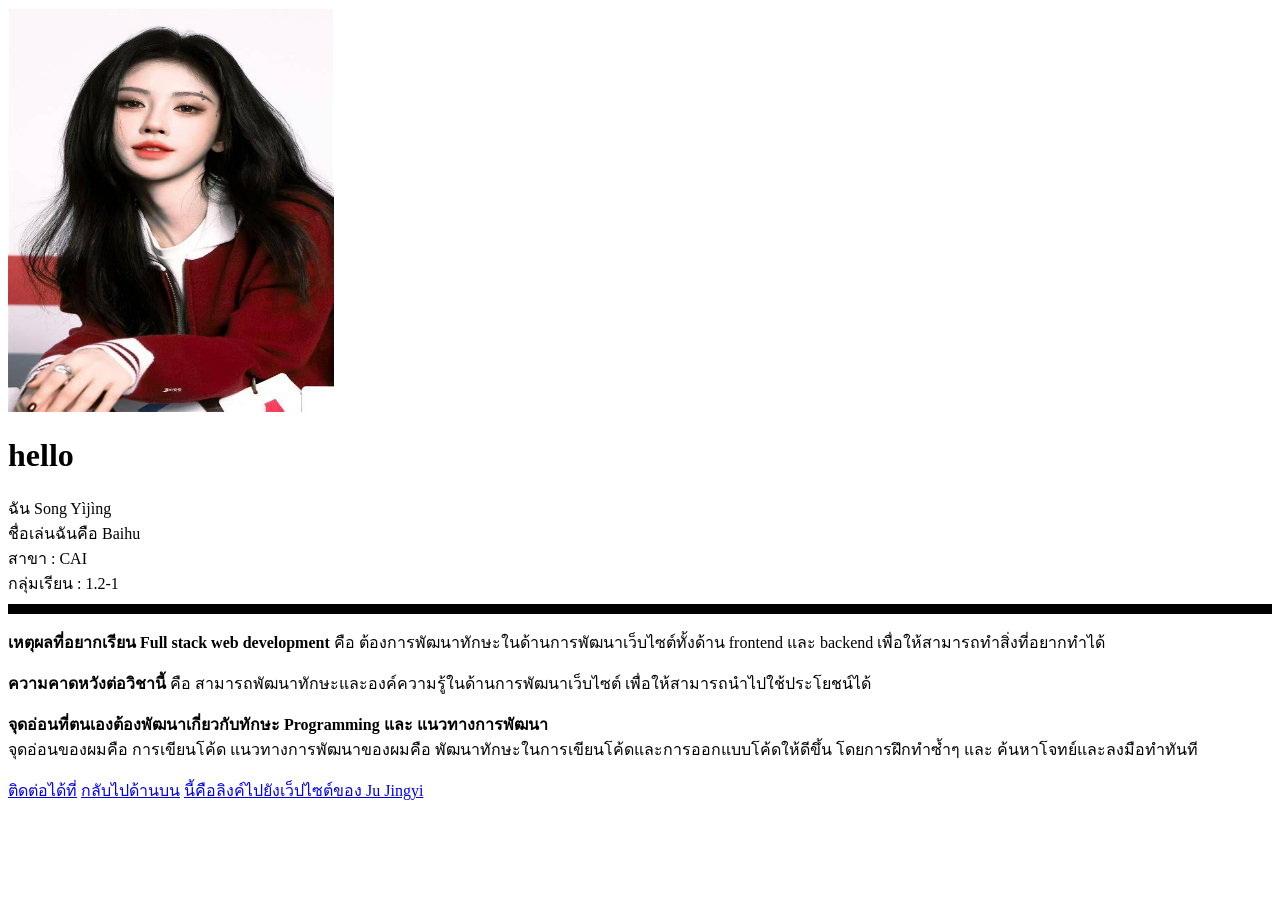
==== index.html @ 639187f7 "Baihu 01" ====
<!DOCTYPE html>
<html lang="th">
<head>
  <meta charset="UTF-8">
  <meta name="viewport" content="width=device-width, initial-scale=1.0">
  <title>Baihu</title>
</head>
<body>  
<img src="OIP.jpg" alt="this is Shirou image" style="width: 326px; height: 404px;">
  <h1>hello</h1>
  ฉัน Song Yìjìng<br>
    ชื่อเล่นฉันคือ Baihu<br>
    สาขา : CAI<br>
    กลุ่มเรียน : 1.2-1<br>
     <hr style="height:10px; border:none; background-color:#000;">
     
<p><b class="term">เหตุผลที่อยากเรียน Full stack web development </b>คือ ต้องการพัฒนาทักษะในด้านการพัฒนาเว็บไซต์ทั้งด้าน frontend และ backend เพื่อให้สามารถทำสิ่งที่อยากทำได้</p>
<p><b class="term">ความคาดหวังต่อวิชานี้</b> คือ สามารถพัฒนาทักษะและองค์ความรู้ในด้านการพัฒนาเว็บไซต์ เพื่อให้สามารถนำไปใช้ประโยชน์ได้</p>
<p> <b class="term">จุดอ่อนที่ตนเองต้องพัฒนาเกี่ยวกับทักษะ Programming และ แนวทางการพัฒนา</b><br>
     จุดอ่อนของผมคือ การเขียนโค้ด แนวทางการพัฒนาของผมคือ พัฒนาทักษะในการเขียนโค้ดและการออกแบบโค้ดให้ดีขึ้น โดยการฝึกทำซ้ำๆ และ ค้นหาโจทย์และลงมือทำทันที</p>

   <a href="contact.html">ติดต่อได้ที่</a>
   <a href="#">กลับไปด้านบน</a>
   <a href="https://www.weibo.com/3669102477?utm_source=chatgpt.com">นี้คือลิงค์ไปยังเว็ปไซต์ของ Ju Jingyi</a>

</body>
</html>
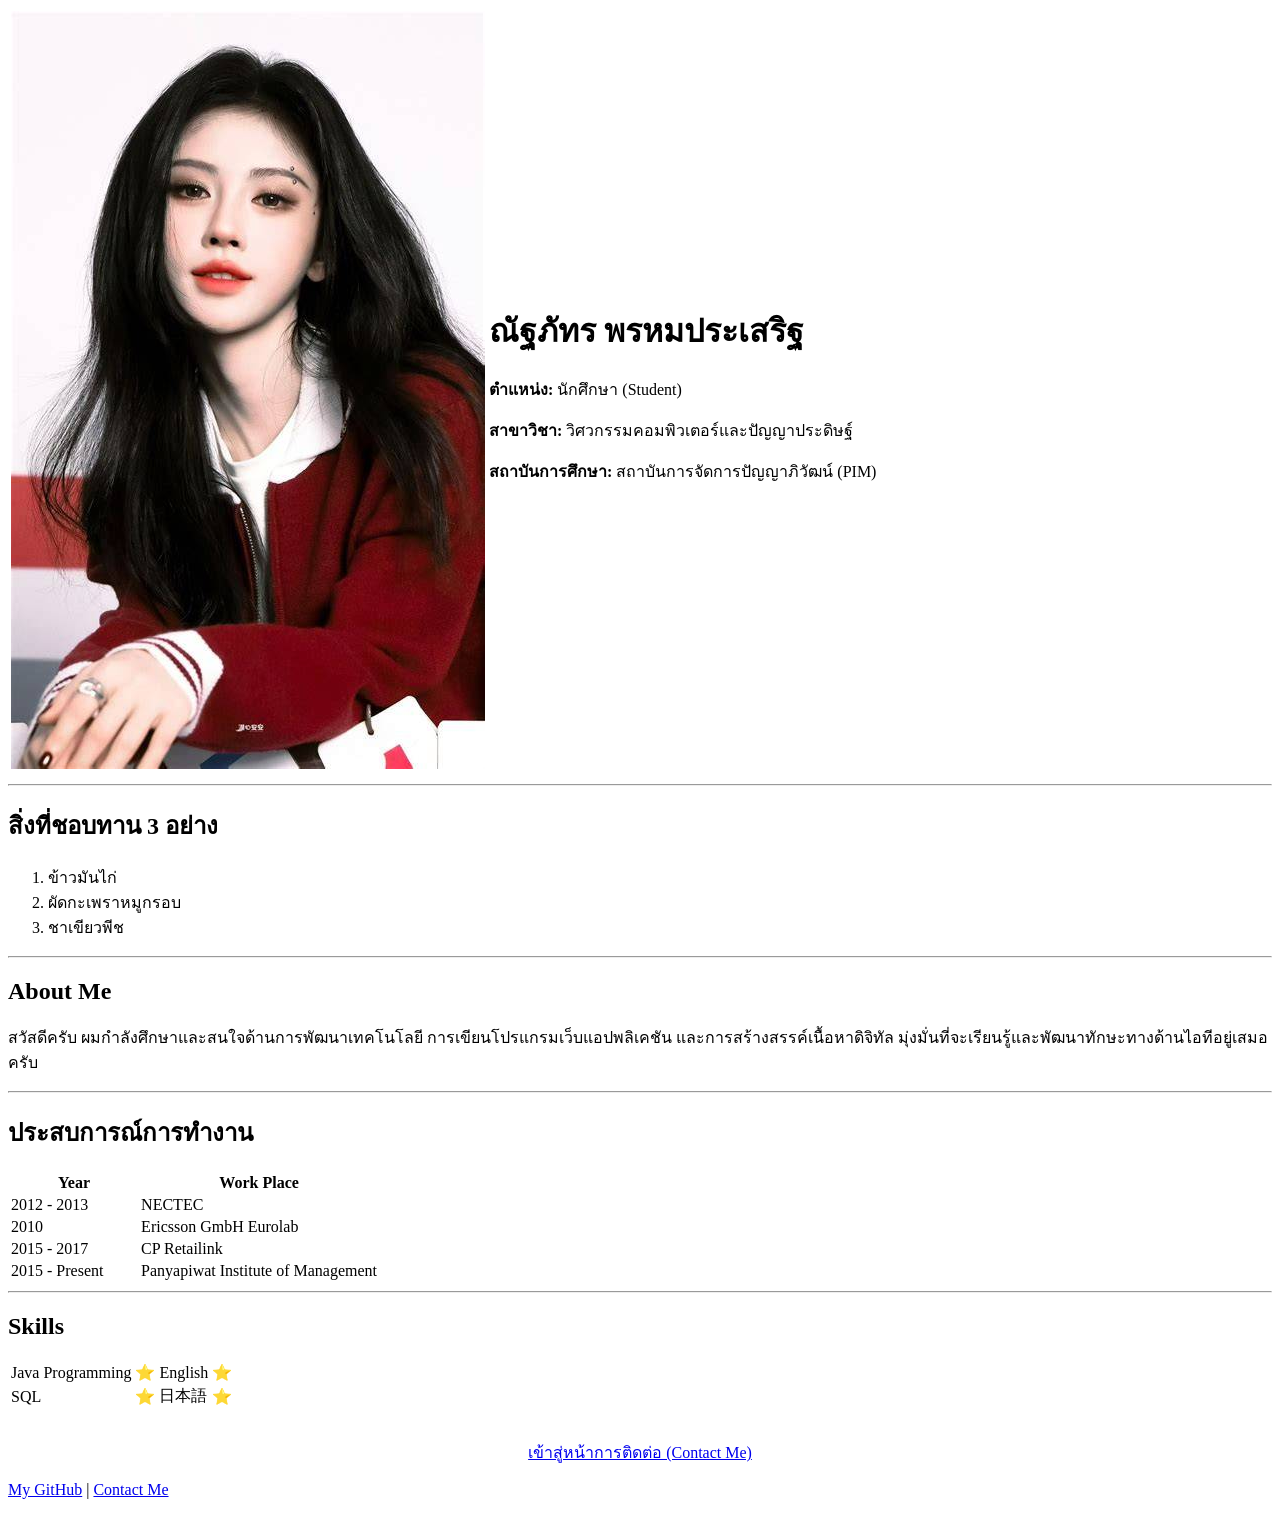
==== commit 0b0065a6: "Rename index 2.html to index.html" ====
--- a/index.html
+++ b/index.html
@@ -3,25 +3,101 @@
 <head>
   <meta charset="UTF-8">
   <meta name="viewport" content="width=device-width, initial-scale=1.0">
-  <title>Baihu</title>
+  <title>My Page v2 - Profile</title>
+  <link rel="stylesheet" href="styles.css">
 </head>
-<body>  
-<img src="OIP.jpg" alt="this is Shirou image" style="width: 326px; height: 404px;">
-  <h1>hello</h1>
-  ฉัน Song Yìjìng<br>
-    ชื่อเล่นฉันคือ Baihu<br>
-    สาขา : CAI<br>
-    กลุ่มเรียน : 1.2-1<br>
-     <hr style="height:10px; border:none; background-color:#000;">
-     
-<p><b class="term">เหตุผลที่อยากเรียน Full stack web development </b>คือ ต้องการพัฒนาทักษะในด้านการพัฒนาเว็บไซต์ทั้งด้าน frontend และ backend เพื่อให้สามารถทำสิ่งที่อยากทำได้</p>
-<p><b class="term">ความคาดหวังต่อวิชานี้</b> คือ สามารถพัฒนาทักษะและองค์ความรู้ในด้านการพัฒนาเว็บไซต์ เพื่อให้สามารถนำไปใช้ประโยชน์ได้</p>
-<p> <b class="term">จุดอ่อนที่ตนเองต้องพัฒนาเกี่ยวกับทักษะ Programming และ แนวทางการพัฒนา</b><br>
-     จุดอ่อนของผมคือ การเขียนโค้ด แนวทางการพัฒนาของผมคือ พัฒนาทักษะในการเขียนโค้ดและการออกแบบโค้ดให้ดีขึ้น โดยการฝึกทำซ้ำๆ และ ค้นหาโจทย์และลงมือทำทันที</p>
+<body>
 
-   <a href="contact.html">ติดต่อได้ที่</a>
-   <a href="#">กลับไปด้านบน</a>
-   <a href="https://www.weibo.com/3669102477?utm_source=chatgpt.com">นี้คือลิงค์ไปยังเว็ปไซต์ของ Ju Jingyi</a>
+  <div class="container">
+    <table class="profile-table">
+      <tr>
+        <td style="width: 150px;">
+          <img src="OIP.jpg" alt="Profile Image" class="profile-img">
+        </td>
+        <td class="profile-info">
+          <h1>ณัฐภัทร พรหมประเสริฐ</h1>
+          <p><strong>ตำแหน่ง:</strong> นักศึกษา (Student)</p>
+          <p><strong>สาขาวิชา:</strong> วิศวกรรมคอมพิวเตอร์และปัญญาประดิษฐ์</p>
+          <p><strong>สถาบันการศึกษา:</strong> สถาบันการจัดการปัญญาภิวัฒน์ (PIM)</p>
+        </td>
+      </tr>
+    </table>
+
+    <hr>
+
+    <h2>สิ่งที่ชอบทาน 3 อย่าง</h2>
+    <ol class="food-list">
+      <li>ข้าวมันไก่</li>
+      <li>ผัดกะเพราหมูกรอบ</li>
+      <li>ชาเขียวพีช</li>
+    </ol>
+
+    <hr>
+
+    <h2>About Me</h2>
+    <p>
+      สวัสดีครับ ผมกำลังศึกษาและสนใจด้านการพัฒนาเทคโนโลยี การเขียนโปรแกรมเว็บแอปพลิเคชัน และการสร้างสรรค์เนื้อหาดิจิทัล มุ่งมั่นที่จะเรียนรู้และพัฒนาทักษะทางด้านไอทีอยู่เสมอครับ
+    </p>
+
+    <hr>
+
+    <h2>ประสบการณ์การทำงาน</h2>
+    <table class="exp-table">
+      <thead>
+        <tr>
+          <th style="width: 35%;">Year</th>
+          <th>Work Place</th>
+        </tr>
+      </thead>
+      <tbody>
+        <tr>
+          <td>2012 - 2013</td>
+          <td>NECTEC</td>
+        </tr>
+        <tr>
+          <td>2010</td>
+          <td>Ericsson GmbH Eurolab</td>
+        </tr>
+        <tr>
+          <td>2015 - 2017</td>
+          <td>CP Retailink</td>
+        </tr>
+        <tr>
+          <td>2015 - Present</td>
+          <td>Panyapiwat Institute of Management</td>
+        </tr>
+      </tbody>
+    </table>
+
+    <hr>
+
+    <h2>Skills</h2>
+    <table class="skills-table">
+      <tr>
+        <td>Java Programming</td>
+        <td>⭐</td>
+        <td>English</td>
+        <td>⭐</td>
+      </tr>
+      <tr>
+        <td>SQL</td>
+        <td>⭐</td>
+        <td>日本語</td>
+        <td>⭐</td>
+      </tr>
+    </table>
+
+    <div style="text-align: center; margin-top: 30px;">
+      <a href="contact.html" class="btn">เข้าสู่หน้าการติดต่อ (Contact Me)</a>
+    </div>
+
+    <footer>
+      <p>
+        <a href="https://github.com" target="_blank">My GitHub</a> | 
+        <a href="contact.html">Contact Me</a>
+      </p>
+    </footer>
+  </div>
 
 </body>
-</html>+</html>
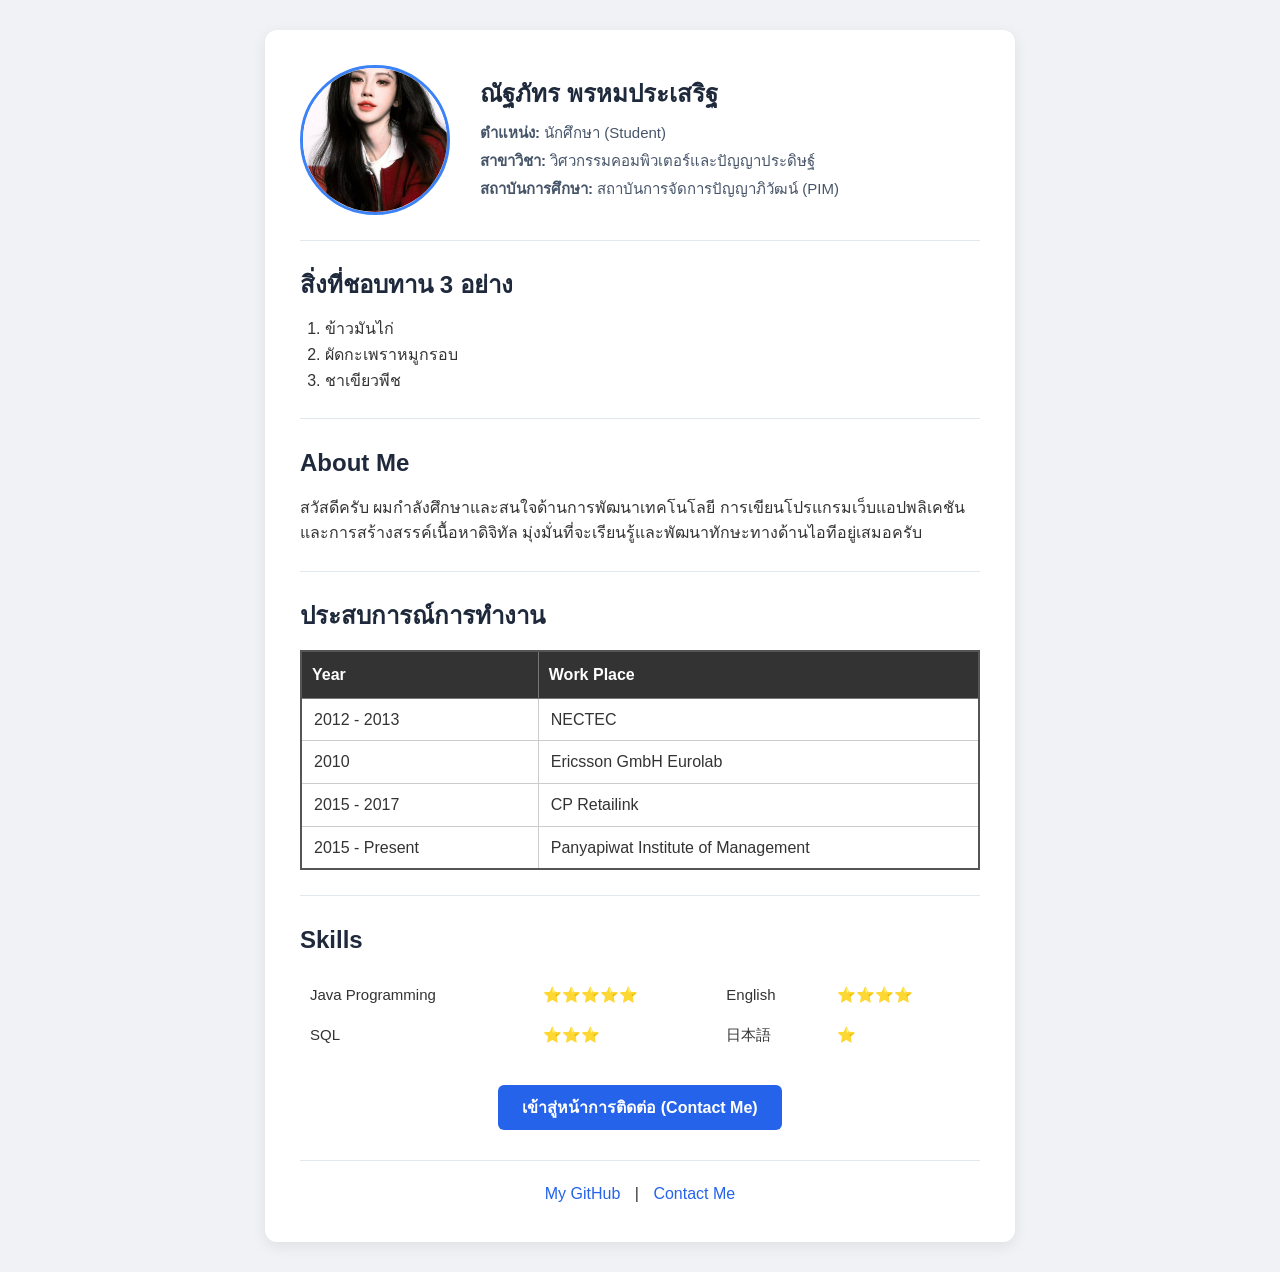
==== commit 7d2034cf: "Fix HTML encoding issues in index.html" ====
--- a/index.html
+++ b/index.html
@@ -75,13 +75,13 @@
     <table class="skills-table">
       <tr>
         <td>Java Programming</td>
-        <td>⭐</td>
+        <td>⭐⭐⭐⭐⭐</td>
         <td>English</td>
-        <td>⭐</td>
+        <td>⭐⭐⭐⭐</td>
       </tr>
       <tr>
         <td>SQL</td>
-        <td>⭐</td>
+        <td>⭐⭐⭐</td>
         <td>日本語</td>
         <td>⭐</td>
       </tr>
--- a/styles.css
+++ b/styles.css
@@ -0,0 +1,158 @@
+* {
+  box-sizing: border-box;
+  margin: 0;
+  padding: 0;
+}
+
+body {
+  font-family: 'Segoe UI', Tahoma, Geneva, Verdana, sans-serif;
+  background-color: #f0f2f5;
+  color: #333;
+  line-height: 1.6;
+  padding: 30px 15px;
+}
+
+.container {
+  max-width: 750px;
+  margin: 0 auto;
+  background: #ffffff;
+  padding: 35px;
+  border-radius: 12px;
+  box-shadow: 0 4px 15px rgba(0, 0, 0, 0.08);
+}
+
+.profile-table {
+  width: 100%;
+  border-collapse: collapse;
+  margin-bottom: 20px;
+}
+
+.profile-img {
+  width: 150px;
+  height: 150px;
+  border-radius: 50%;
+  object-fit: cover;
+  border: 3px solid #3b82f6;
+  display: block;
+}
+
+.profile-info {
+  padding-left: 30px;
+  vertical-align: middle;
+}
+
+.profile-info h1 {
+  font-size: 24px;
+  color: #1e293b;
+  margin-bottom: 8px;
+}
+
+.profile-info p {
+  font-size: 15px;
+  color: #475569;
+  margin: 4px 0;
+}
+
+hr {
+  border: 0;
+  height: 1px;
+  background-color: #e2e8f0;
+  margin: 25px 0;
+}
+
+h2, h3 {
+  color: #1e293b;
+  margin-bottom: 12px;
+}
+
+.food-list {
+  margin-left: 25px;
+  margin-bottom: 10px;
+}
+
+.exp-table {
+  width: 100%;
+  border-collapse: collapse;
+  margin: 15px 0 25px 0;
+  border: 2px solid #555;
+}
+
+.exp-table th {
+  background-color: #333;
+  color: #fff;
+  padding: 10px;
+  text-align: left;
+  border: 1px solid #777;
+}
+
+.exp-table td {
+  padding: 8px 12px;
+  border: 1px solid #ccc;
+  color: #333;
+}
+
+.skills-table {
+  width: 100%;
+  border-collapse: collapse;
+  margin: 15px 0;
+}
+
+.skills-table td {
+  padding: 8px 10px;
+  font-size: 15px;
+}
+
+.btn {
+  display: inline-block;
+  background-color: #2563eb;
+  color: #ffffff;
+  padding: 10px 24px;
+  text-decoration: none;
+  border-radius: 6px;
+  font-weight: 600;
+  border: none;
+  cursor: pointer;
+  transition: background 0.2s;
+}
+
+.btn:hover {
+  background-color: #1d4ed8;
+}
+
+.form-group {
+  margin-bottom: 15px;
+}
+
+.form-group label {
+  display: block;
+  font-weight: 600;
+  margin-bottom: 5px;
+  color: #334155;
+}
+
+.form-group input,
+.form-group textarea {
+  width: 100%;
+  padding: 10px;
+  border: 1px solid #cbd5e1;
+  border-radius: 6px;
+  font-size: 14px;
+}
+
+footer {
+  margin-top: 30px;
+  text-align: center;
+  border-top: 1px solid #e2e8f0;
+  padding-top: 20px;
+}
+
+footer a {
+  color: #2563eb;
+  text-decoration: none;
+  margin: 0 10px;
+  font-weight: 500;
+}
+
+footer a:hover {
+  text-decoration: underline;
+}
